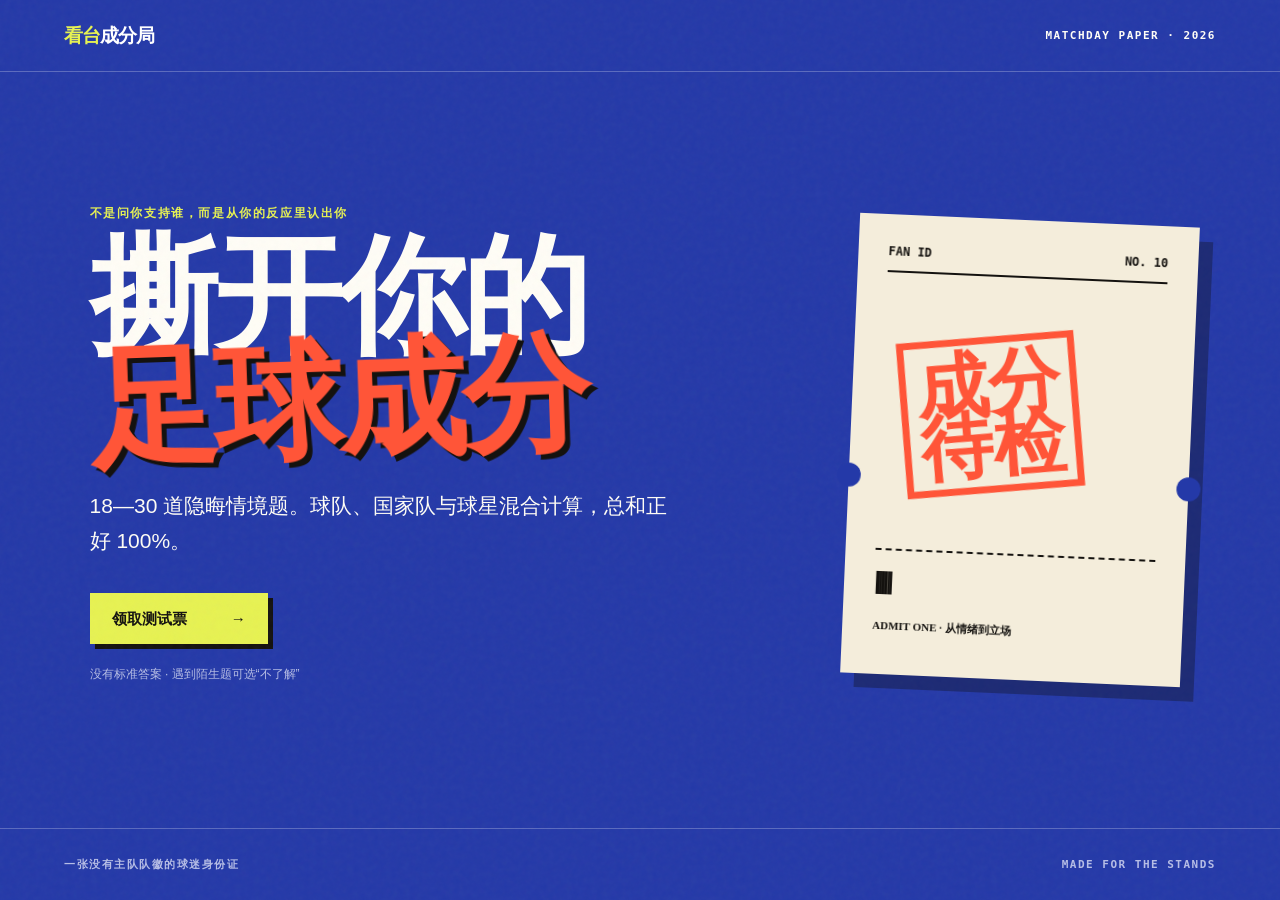
==== index.html @ c0c99f0c "Publish football fan quiz" ====
<!doctype html>
<html lang="zh-CN">
<head>
  <meta charset="UTF-8" />
  <meta name="viewport" content="width=device-width, initial-scale=1.0" />
  <meta name="theme-color" content="#2439a8" />
  <title>看台成分局｜你的足球 DNA</title>
  <link rel="stylesheet" href="styles.css" />
</head>
<body>
  <div class="grain" aria-hidden="true"></div>
  <header class="masthead">
    <a class="brand" href="#" aria-label="返回首页"><span>看台</span>成分局</a>
    <span class="issue">MATCHDAY PAPER · 2026</span>
  </header>

  <main id="app">
    <section class="screen hero active" id="start-screen">
      <div class="hero-copy">
        <p class="kicker">不是问你支持谁，而是从你的反应里认出你</p>
        <h1>撕开你的<br><em>足球成分</em></h1>
        <p class="lede">18—30 道隐晦情境题。球队、国家队与球星混合计算，总和正好 100%。</p>
        <button class="primary" id="start-btn">领取测试票 <span>→</span></button>
        <p class="fineprint">没有标准答案 · 遇到陌生题可选“不了解”</p>
      </div>
      <aside class="ticket teaser" aria-label="结果示例">
        <div class="ticket-head"><span>FAN ID</span><b>NO. 10</b></div>
        <p class="stamp">成分<br>待检</p>
        <div class="barcode">|||| ||| || |||| | |||</div>
        <p class="ticket-foot">ADMIT ONE · 从情绪到立场</p>
      </aside>
    </section>

    <section class="screen quiz" id="quiz-screen" aria-live="polite">
      <div class="quiz-top">
        <button class="back" id="back-btn" aria-label="返回上一题">←</button>
        <div class="progress-wrap"><div class="progress" id="progress"></div></div>
        <span class="counter" id="counter">01 / ?</span>
      </div>
      <div class="question-card">
        <p class="question-type" id="question-type">比赛情绪</p>
        <h2 id="question-text"></h2>
        <div class="answers" id="answers"></div>
        <button class="unknown" id="unknown-btn">这题不了解 / 没感觉</button>
      </div>
      <p class="adaptive-note">题目会根据你的上一轮选择自动换路</p>
    </section>

    <section class="screen result" id="result-screen">
      <div class="result-intro">
        <p class="kicker">检测完毕 · 你的看台席位已经锁定</p>
        <h2>你的足球成分</h2>
        <p id="result-line"></p>
      </div>
      <div class="result-ticket ticket" id="share-card">
        <div class="ticket-head"><span>FAN ID / RESULT</span><b id="result-no">NO. 0000</b></div>
        <div id="result-bars" class="result-bars"></div>
        <div class="result-verdict">
          <span>看台判词</span>
          <p id="verdict"></p>
        </div>
        <div class="barcode">|||| ||| || |||| | ||| ||</div>
      </div>
      <div class="result-actions">
        <button class="primary" id="copy-btn">复制结果</button>
        <button class="secondary" id="restart-btn">再测一次</button>
      </div>
      <p class="copy-status" id="copy-status" aria-live="polite"></p>
    </section>
  </main>

  <footer><span>一张没有主队队徽的球迷身份证</span><span>MADE FOR THE STANDS</span></footer>
  <script src="app.js"></script>
</body>
</html>
---- styles.css ----
:root{--blue:#2439a8;--blue2:#182a88;--paper:#f4eddb;--ink:#14120f;--orange:#ff5538;--yellow:#e7f252;--muted:#b6bde5;--white:#fffdf6}
*{box-sizing:border-box}html{background:var(--blue);color:var(--white);font-family:"Microsoft YaHei UI","PingFang SC",sans-serif}body{margin:0;min-height:100vh;overflow-x:hidden}.grain{position:fixed;inset:0;pointer-events:none;opacity:.13;background-image:url("data:image/svg+xml,%3Csvg viewBox='0 0 180 180' xmlns='http://www.w3.org/2000/svg'%3E%3Cfilter id='n'%3E%3CfeTurbulence type='fractalNoise' baseFrequency='.8' numOctaves='3' stitchTiles='stitch'/%3E%3C/filter%3E%3Crect width='100%25' height='100%25' filter='url(%23n)' opacity='.32'/%3E%3C/svg%3E")}.masthead,footer{height:72px;display:flex;align-items:center;justify-content:space-between;padding:0 clamp(22px,5vw,72px);border-bottom:1px solid rgba(255,255,255,.25);position:relative;z-index:2}.brand{color:white;text-decoration:none;font-weight:900;font-size:19px;letter-spacing:-1px}.brand span{color:var(--yellow)}.issue,footer{font:700 11px/1.2 Consolas,monospace;letter-spacing:1.5px}.screen{display:none;min-height:calc(100vh - 144px);padding:clamp(36px,6vw,80px) clamp(22px,7vw,100px)}.screen.active{display:flex}.hero{align-items:center;justify-content:space-between;gap:6vw}.hero-copy{max-width:720px}.kicker{font:800 12px/1.4 Consolas,monospace;letter-spacing:1.6px;text-transform:uppercase;color:var(--yellow);margin:0 0 22px}.hero h1{font-family:Impact,"Arial Black",sans-serif;font-size:clamp(64px,10vw,145px);line-height:.82;letter-spacing:-4px;margin:0;text-transform:uppercase;font-weight:900}.hero h1 em{font-style:normal;color:var(--orange);display:inline-block;transform:rotate(-2deg);text-shadow:5px 5px 0 var(--ink)}.lede{font-size:clamp(16px,2vw,21px);line-height:1.7;max-width:580px;margin:34px 0}.primary,.secondary,.unknown,.answer{font:800 15px/1 "Microsoft YaHei UI",sans-serif;cursor:pointer}.primary{border:0;background:var(--yellow);color:var(--ink);padding:18px 22px;box-shadow:5px 5px 0 var(--ink);transition:.15s}.primary:hover{transform:translate(-2px,-2px);box-shadow:8px 8px 0 var(--ink)}.primary span{margin-left:40px}.fineprint{font-size:12px;color:var(--muted);margin-top:22px}.ticket{background:var(--paper);color:var(--ink);position:relative;box-shadow:14px 14px 0 rgba(15,15,25,.35);transform:rotate(2.5deg)}.ticket:before,.ticket:after{content:"";position:absolute;width:24px;height:24px;border-radius:50%;background:var(--blue);top:57%;transform:translateY(-50%)}.ticket:before{left:-12px}.ticket:after{right:-12px}.teaser{width:min(340px,90vw);min-height:440px;padding:30px}.ticket-head{display:flex;justify-content:space-between;border-bottom:2px solid var(--ink);padding-bottom:12px;font:700 12px Consolas,monospace}.stamp{font:900 72px/.85 Impact,sans-serif;color:var(--orange);transform:rotate(-7deg);margin:60px 20px;border:7px solid var(--orange);padding:10px;display:inline-block}.barcode{font:900 25px/1 Consolas;letter-spacing:-5px;border-top:2px dashed var(--ink);padding-top:18px}.ticket-foot{font:700 11px Consolas;margin-top:25px}.quiz{flex-direction:column;max-width:1000px;margin:auto}.quiz-top{display:grid;grid-template-columns:44px 1fr auto;gap:18px;align-items:center}.back{background:transparent;border:1px solid rgba(255,255,255,.4);color:white;width:44px;height:44px;cursor:pointer}.progress-wrap{height:8px;background:rgba(255,255,255,.15)}.progress{height:100%;background:var(--yellow);width:5%;transition:width .35s}.counter{font:700 12px Consolas}.question-card{margin:auto 0;max-width:840px}.question-type{font:800 12px Consolas;color:var(--yellow);letter-spacing:2px}.question-card h2{font-size:clamp(30px,5vw,58px);line-height:1.18;margin:18px 0 32px;letter-spacing:-2px}.answers{display:grid;grid-template-columns:1fr 1fr;gap:13px}.answer{background:transparent;color:white;border:1px solid rgba(255,255,255,.45);padding:20px;text-align:left;line-height:1.45;transition:.15s}.answer:hover,.answer:focus-visible{background:var(--paper);color:var(--ink);border-color:var(--paper);transform:translateX(5px)}.unknown{border:0;border-bottom:1px solid var(--muted);background:none;color:var(--muted);padding:10px 0;margin-top:28px}.adaptive-note{text-align:right;color:var(--muted);font:11px Consolas}.result{flex-direction:column;align-items:center}.result-intro{text-align:center}.result-intro h2{font:900 clamp(48px,8vw,95px)/.9 Impact,sans-serif;margin:5px 0 18px;letter-spacing:-2px}.result-intro>p:last-child{color:var(--muted)}.result-ticket{width:min(620px,94vw);padding:34px 40px;margin:35px 0;transform:rotate(-1deg)}.result-ticket:before,.result-ticket:after{top:68%}.result-bars{padding:30px 0 18px}.result-row{display:grid;grid-template-columns:130px 1fr 52px;align-items:center;gap:14px;margin:14px 0}.result-name{font-weight:900}.bar-track{height:16px;background:#d9d0bc}.bar-fill{height:100%;background:var(--orange);transform-origin:left;animation:grow .7s both}.result-pct{font:900 18px Consolas}.result-verdict{border-top:2px dashed var(--ink);padding:22px 0}.result-verdict span{font:700 10px Consolas;letter-spacing:2px}.result-verdict p{font-weight:800;font-size:18px;line-height:1.6;margin:8px 0}.result-actions{display:flex;gap:15px}.secondary{padding:18px 22px;border:1px solid white;background:transparent;color:white}.copy-status{height:20px;color:var(--yellow);font-size:12px}footer{border-top:1px solid rgba(255,255,255,.25);border-bottom:0;color:var(--muted)}@keyframes grow{from{transform:scaleX(0)}}@media(max-width:760px){.issue{display:none}.hero{flex-direction:column;align-items:flex-start}.hero h1{letter-spacing:-2px}.teaser{min-height:290px}.stamp{font-size:48px;margin:30px}.answers{grid-template-columns:1fr}.screen{min-height:calc(100vh - 120px);padding-top:34px}.masthead,footer{height:60px}.result-row{grid-template-columns:92px 1fr 42px}.result-ticket{padding:26px 24px}footer span:last-child{display:none}}@media(prefers-reduced-motion:reduce){*{animation:none!important;transition:none!important}}
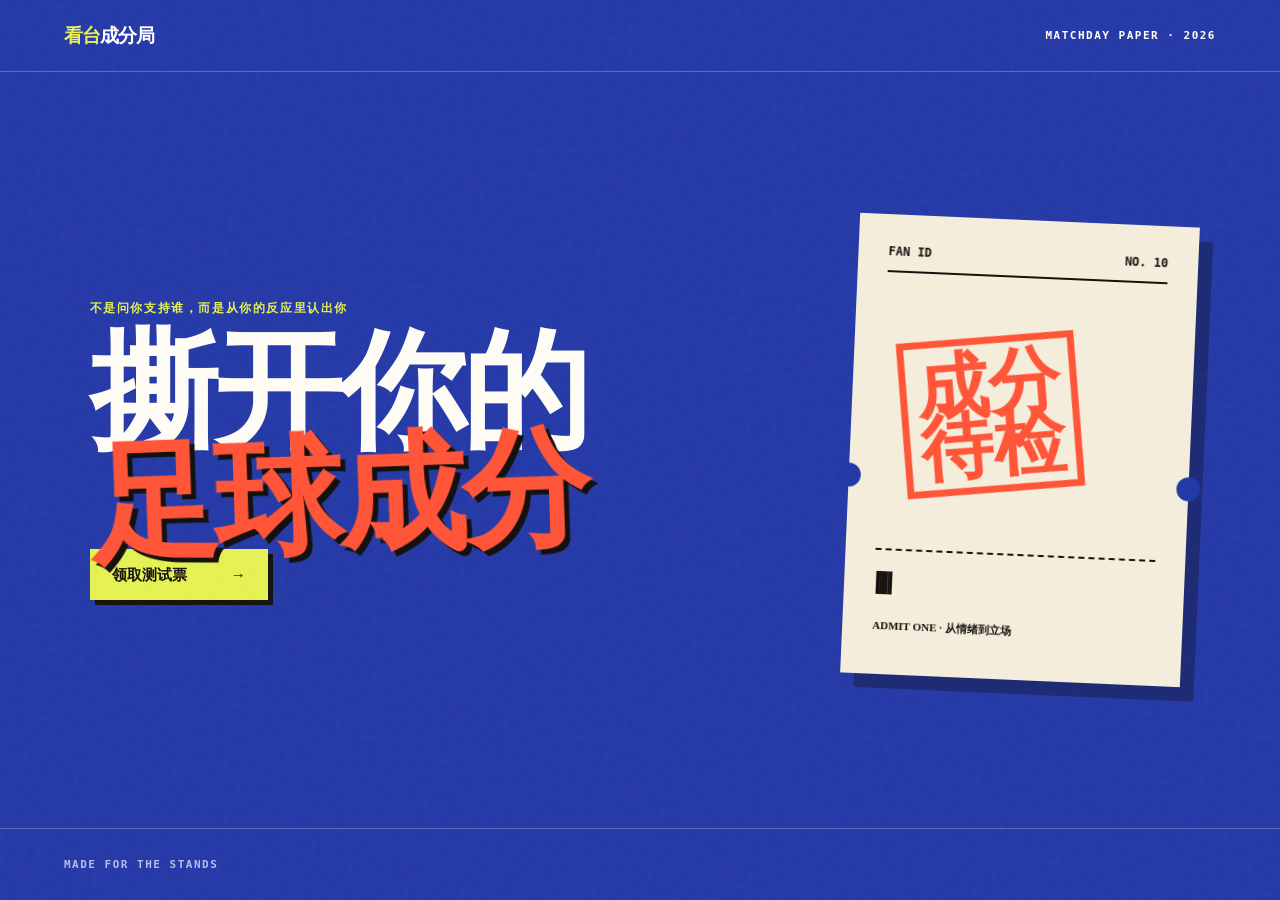
==== commit c5a751ec: "Remove introductory helper copy" ====
--- a/index.html
+++ b/index.html
@@ -19,9 +19,7 @@
       <div class="hero-copy">
         <p class="kicker">不是问你支持谁，而是从你的反应里认出你</p>
         <h1>撕开你的<br><em>足球成分</em></h1>
-        <p class="lede">18—30 道隐晦情境题。球队、国家队与球星混合计算，总和正好 100%。</p>
         <button class="primary" id="start-btn">领取测试票 <span>→</span></button>
-        <p class="fineprint">没有标准答案 · 遇到陌生题可选“不了解”</p>
       </div>
       <aside class="ticket teaser" aria-label="结果示例">
         <div class="ticket-head"><span>FAN ID</span><b>NO. 10</b></div>
@@ -58,6 +56,10 @@
         <div class="result-verdict">
           <span>看台判词</span>
           <p id="verdict"></p>
+          <figure class="mourinho-card" id="mourinho-card" hidden>
+            <img src="mourinho.jpg" alt="若泽·穆里尼奥在新闻发布会上" />
+            <figcaption>Photo: Дмитрий Голубович · <a href="https://commons.wikimedia.org/wiki/File:Jos%C3%A9_Mourinho.jpg" target="_blank" rel="noreferrer">CC BY-SA 3.0</a></figcaption>
+          </figure>
         </div>
         <div class="barcode">|||| ||| || |||| | ||| ||</div>
       </div>
@@ -69,7 +71,7 @@
     </section>
   </main>
 
-  <footer><span>一张没有主队队徽的球迷身份证</span><span>MADE FOR THE STANDS</span></footer>
+  <footer><span>MADE FOR THE STANDS</span></footer>
   <script src="app.js"></script>
 </body>
 </html>
--- a/styles.css
+++ b/styles.css
@@ -1,2 +1,4 @@
 :root{--blue:#2439a8;--blue2:#182a88;--paper:#f4eddb;--ink:#14120f;--orange:#ff5538;--yellow:#e7f252;--muted:#b6bde5;--white:#fffdf6}
+.result-verdict p strong{display:block;font:900 clamp(36px,7vw,72px)/.85 Impact,"Arial Black",sans-serif;letter-spacing:-1px;color:var(--orange);text-transform:uppercase}.mourinho-card{margin:18px 0 0;position:relative}.mourinho-card[hidden]{display:none}.mourinho-card img{display:block;width:100%;height:250px;object-fit:cover;object-position:center 28%;filter:grayscale(1) contrast(1.18);border:2px solid var(--ink)}.mourinho-card figcaption{font:700 9px/1.4 Consolas,monospace;margin-top:7px}.mourinho-card a{color:inherit}
+.result-row{position:relative;overflow:hidden;padding-right:72px;min-height:48px}.result-row>*:not(.result-visual){position:relative;z-index:2}.result-visual{position:absolute;z-index:1;right:0;top:50%;width:78px;height:58px;transform:translateY(-50%);display:grid;place-items:center;-webkit-mask-image:linear-gradient(to left,#000 58%,transparent 100%);mask-image:linear-gradient(to left,#000 58%,transparent 100%)}.result-visual img{width:100%;height:100%;object-fit:contain}.result-visual.player img{object-fit:cover;object-position:center 20%}.result-visual span{font:900 22px/1 Impact,sans-serif;color:#9c927e;border:2px solid #9c927e;border-radius:50%;padding:9px}
 *{box-sizing:border-box}html{background:var(--blue);color:var(--white);font-family:"Microsoft YaHei UI","PingFang SC",sans-serif}body{margin:0;min-height:100vh;overflow-x:hidden}.grain{position:fixed;inset:0;pointer-events:none;opacity:.13;background-image:url("data:image/svg+xml,%3Csvg viewBox='0 0 180 180' xmlns='http://www.w3.org/2000/svg'%3E%3Cfilter id='n'%3E%3CfeTurbulence type='fractalNoise' baseFrequency='.8' numOctaves='3' stitchTiles='stitch'/%3E%3C/filter%3E%3Crect width='100%25' height='100%25' filter='url(%23n)' opacity='.32'/%3E%3C/svg%3E")}.masthead,footer{height:72px;display:flex;align-items:center;justify-content:space-between;padding:0 clamp(22px,5vw,72px);border-bottom:1px solid rgba(255,255,255,.25);position:relative;z-index:2}.brand{color:white;text-decoration:none;font-weight:900;font-size:19px;letter-spacing:-1px}.brand span{color:var(--yellow)}.issue,footer{font:700 11px/1.2 Consolas,monospace;letter-spacing:1.5px}.screen{display:none;min-height:calc(100vh - 144px);padding:clamp(36px,6vw,80px) clamp(22px,7vw,100px)}.screen.active{display:flex}.hero{align-items:center;justify-content:space-between;gap:6vw}.hero-copy{max-width:720px}.kicker{font:800 12px/1.4 Consolas,monospace;letter-spacing:1.6px;text-transform:uppercase;color:var(--yellow);margin:0 0 22px}.hero h1{font-family:Impact,"Arial Black",sans-serif;font-size:clamp(64px,10vw,145px);line-height:.82;letter-spacing:-4px;margin:0;text-transform:uppercase;font-weight:900}.hero h1 em{font-style:normal;color:var(--orange);display:inline-block;transform:rotate(-2deg);text-shadow:5px 5px 0 var(--ink)}.lede{font-size:clamp(16px,2vw,21px);line-height:1.7;max-width:580px;margin:34px 0}.primary,.secondary,.unknown,.answer{font:800 15px/1 "Microsoft YaHei UI",sans-serif;cursor:pointer}.primary{border:0;background:var(--yellow);color:var(--ink);padding:18px 22px;box-shadow:5px 5px 0 var(--ink);transition:.15s}.primary:hover{transform:translate(-2px,-2px);box-shadow:8px 8px 0 var(--ink)}.primary span{margin-left:40px}.fineprint{font-size:12px;color:var(--muted);margin-top:22px}.ticket{background:var(--paper);color:var(--ink);position:relative;box-shadow:14px 14px 0 rgba(15,15,25,.35);transform:rotate(2.5deg)}.ticket:before,.ticket:after{content:"";position:absolute;width:24px;height:24px;border-radius:50%;background:var(--blue);top:57%;transform:translateY(-50%)}.ticket:before{left:-12px}.ticket:after{right:-12px}.teaser{width:min(340px,90vw);min-height:440px;padding:30px}.ticket-head{display:flex;justify-content:space-between;border-bottom:2px solid var(--ink);padding-bottom:12px;font:700 12px Consolas,monospace}.stamp{font:900 72px/.85 Impact,sans-serif;color:var(--orange);transform:rotate(-7deg);margin:60px 20px;border:7px solid var(--orange);padding:10px;display:inline-block}.barcode{font:900 25px/1 Consolas;letter-spacing:-5px;border-top:2px dashed var(--ink);padding-top:18px}.ticket-foot{font:700 11px Consolas;margin-top:25px}.quiz{flex-direction:column;max-width:1000px;margin:auto}.quiz-top{display:grid;grid-template-columns:44px 1fr auto;gap:18px;align-items:center}.back{background:transparent;border:1px solid rgba(255,255,255,.4);color:white;width:44px;height:44px;cursor:pointer}.progress-wrap{height:8px;background:rgba(255,255,255,.15)}.progress{height:100%;background:var(--yellow);width:5%;transition:width .35s}.counter{font:700 12px Consolas}.question-card{margin:auto 0;max-width:840px}.question-type{font:800 12px Consolas;color:var(--yellow);letter-spacing:2px}.question-card h2{font-size:clamp(30px,5vw,58px);line-height:1.18;margin:18px 0 32px;letter-spacing:-2px}.answers{display:grid;grid-template-columns:1fr 1fr;gap:13px}.answer{background:transparent;color:white;border:1px solid rgba(255,255,255,.45);padding:20px;text-align:left;line-height:1.45;transition:.15s}.answer:hover,.answer:focus-visible{background:var(--paper);color:var(--ink);border-color:var(--paper);transform:translateX(5px)}.unknown{border:0;border-bottom:1px solid var(--muted);background:none;color:var(--muted);padding:10px 0;margin-top:28px}.adaptive-note{text-align:right;color:var(--muted);font:11px Consolas}.result{flex-direction:column;align-items:center}.result-intro{text-align:center}.result-intro h2{font:900 clamp(48px,8vw,95px)/.9 Impact,sans-serif;margin:5px 0 18px;letter-spacing:-2px}.result-intro>p:last-child{color:var(--muted)}.result-ticket{width:min(620px,94vw);padding:34px 40px;margin:35px 0;transform:rotate(-1deg)}.result-ticket:before,.result-ticket:after{top:68%}.result-bars{padding:30px 0 18px}.result-row{display:grid;grid-template-columns:130px 1fr 52px;align-items:center;gap:14px;margin:14px 0}.result-name{font-weight:900}.bar-track{height:16px;background:#d9d0bc}.bar-fill{height:100%;background:var(--orange);transform-origin:left;animation:grow .7s both}.result-pct{font:900 18px Consolas}.result-verdict{border-top:2px dashed var(--ink);padding:22px 0}.result-verdict span{font:700 10px Consolas;letter-spacing:2px}.result-verdict p{font-weight:800;font-size:18px;line-height:1.6;margin:8px 0}.result-actions{display:flex;gap:15px}.secondary{padding:18px 22px;border:1px solid white;background:transparent;color:white}.copy-status{height:20px;color:var(--yellow);font-size:12px}footer{border-top:1px solid rgba(255,255,255,.25);border-bottom:0;color:var(--muted)}@keyframes grow{from{transform:scaleX(0)}}@media(max-width:760px){.issue{display:none}.hero{flex-direction:column;align-items:flex-start}.hero h1{letter-spacing:-2px}.teaser{min-height:290px}.stamp{font-size:48px;margin:30px}.answers{grid-template-columns:1fr}.screen{min-height:calc(100vh - 120px);padding-top:34px}.masthead,footer{height:60px}.result-row{grid-template-columns:92px 1fr 42px}.result-ticket{padding:26px 24px}footer span:last-child{display:none}}@media(prefers-reduced-motion:reduce){*{animation:none!important;transition:none!important}}
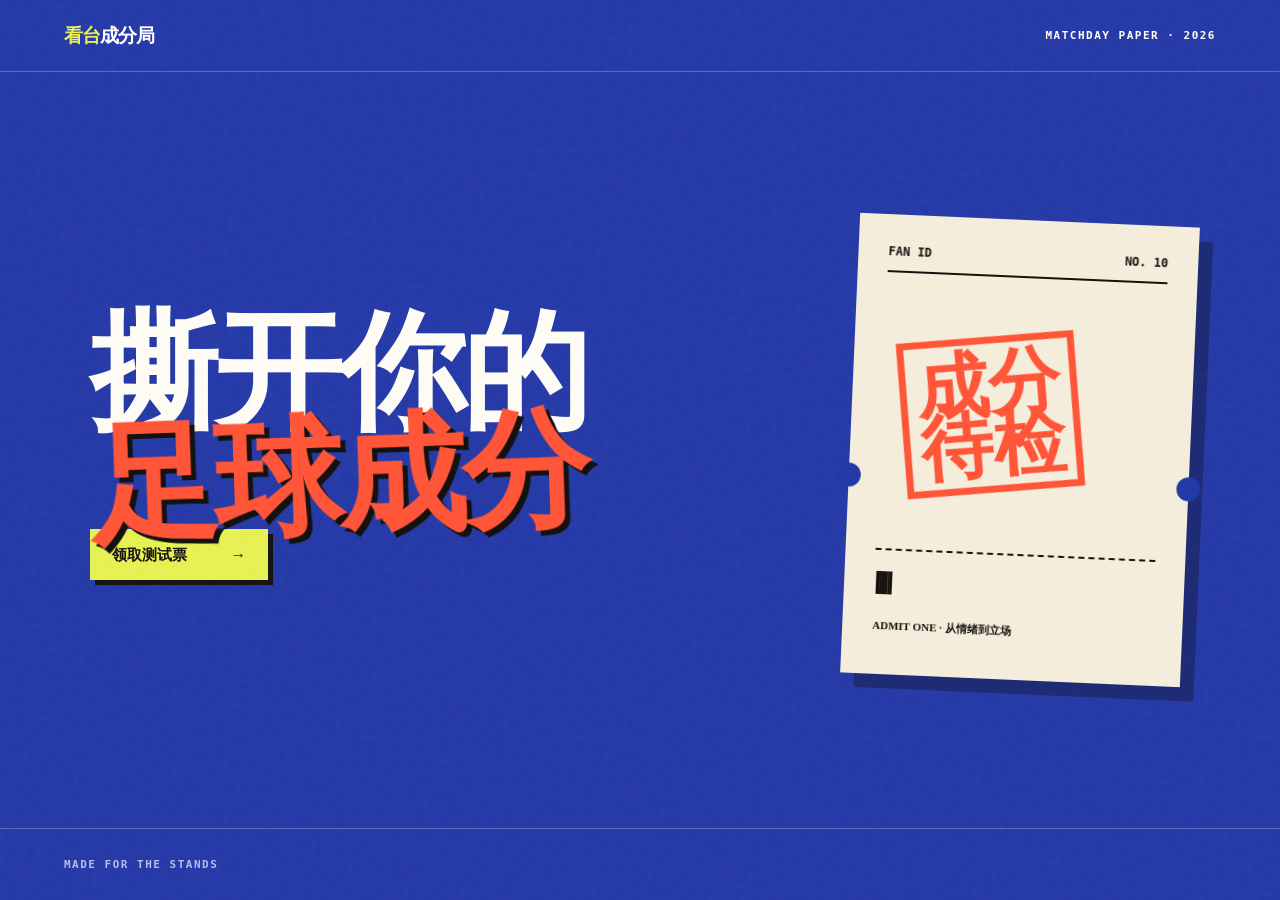
==== commit 9c6c3f21: "Remove hero kicker" ====
--- a/index.html
+++ b/index.html
@@ -17,7 +17,6 @@
   <main id="app">
     <section class="screen hero active" id="start-screen">
       <div class="hero-copy">
-        <p class="kicker">不是问你支持谁，而是从你的反应里认出你</p>
         <h1>撕开你的<br><em>足球成分</em></h1>
         <button class="primary" id="start-btn">领取测试票 <span>→</span></button>
       </div>
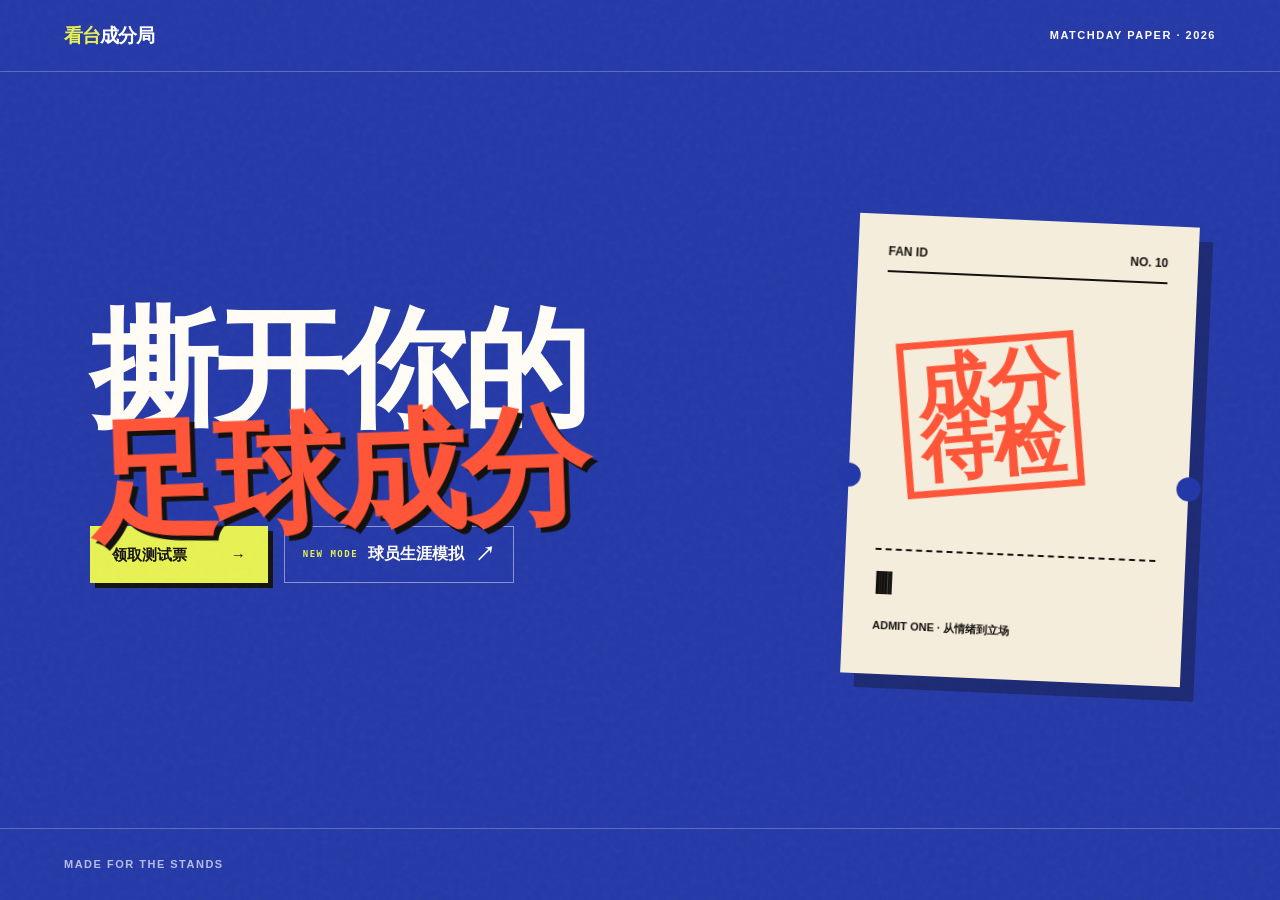
==== commit ea55ed5b: "Add player career simulator" ====
--- a/index.html
+++ b/index.html
@@ -18,7 +18,10 @@
     <section class="screen hero active" id="start-screen">
       <div class="hero-copy">
         <h1>撕开你的<br><em>足球成分</em></h1>
-        <button class="primary" id="start-btn">领取测试票 <span>→</span></button>
+        <div class="hero-actions">
+          <button class="primary" id="start-btn">领取测试票 <span>→</span></button>
+          <a class="career-link" href="career.html"><small>NEW MODE</small>球员生涯模拟 <span>↗</span></a>
+        </div>
       </div>
       <aside class="ticket teaser" aria-label="结果示例">
         <div class="ticket-head"><span>FAN ID</span><b>NO. 10</b></div>
--- a/styles.css
+++ b/styles.css
@@ -1,4 +1,6 @@
-:root{--blue:#2439a8;--blue2:#182a88;--paper:#f4eddb;--ink:#14120f;--orange:#ff5538;--yellow:#e7f252;--muted:#b6bde5;--white:#fffdf6}
+:root{--blue:#2439a8;--blue2:#182a88;--paper:#f4eddb;--ink:#14120f;--orange:#ff5538;--yellow:#e7f252;--muted:#b6bde5;--white:#fffdf6;--sans:"Microsoft YaHei UI","Microsoft YaHei","PingFang SC",sans-serif}
+.hero-actions{display:flex;align-items:stretch;gap:16px;flex-wrap:wrap}.career-link{display:flex;align-items:center;gap:10px;min-width:230px;padding:14px 18px;border:1px solid rgba(255,255,255,.46);color:var(--white);text-decoration:none;font-weight:900;transition:.18s}.career-link small{font:800 9px/1 Consolas,monospace;letter-spacing:1.5px;color:var(--yellow)}.career-link span{margin-left:auto;font-size:20px}.career-link:hover,.career-link:focus-visible{background:var(--paper);color:var(--ink);transform:translateY(-2px)}
+.issue,footer,.kicker,.ticket-head,.ticket-foot,.counter,.question-type,.adaptive-note,.result-verdict span,.result-pct,.mourinho-card figcaption{font-family:var(--sans),Consolas,monospace!important}
 .result-verdict p strong{display:block;font:900 clamp(36px,7vw,72px)/.85 Impact,"Arial Black",sans-serif;letter-spacing:-1px;color:var(--orange);text-transform:uppercase}.mourinho-card{margin:18px 0 0;position:relative}.mourinho-card[hidden]{display:none}.mourinho-card img{display:block;width:100%;height:250px;object-fit:cover;object-position:center 28%;filter:grayscale(1) contrast(1.18);border:2px solid var(--ink)}.mourinho-card figcaption{font:700 9px/1.4 Consolas,monospace;margin-top:7px}.mourinho-card a{color:inherit}
 .result-row{position:relative;overflow:hidden;padding-right:72px;min-height:48px}.result-row>*:not(.result-visual){position:relative;z-index:2}.result-visual{position:absolute;z-index:1;right:0;top:50%;width:78px;height:58px;transform:translateY(-50%);display:grid;place-items:center;-webkit-mask-image:linear-gradient(to left,#000 58%,transparent 100%);mask-image:linear-gradient(to left,#000 58%,transparent 100%)}.result-visual img{width:100%;height:100%;object-fit:contain}.result-visual.player img{object-fit:cover;object-position:center 20%}.result-visual span{font:900 22px/1 Impact,sans-serif;color:#9c927e;border:2px solid #9c927e;border-radius:50%;padding:9px}
 *{box-sizing:border-box}html{background:var(--blue);color:var(--white);font-family:"Microsoft YaHei UI","PingFang SC",sans-serif}body{margin:0;min-height:100vh;overflow-x:hidden}.grain{position:fixed;inset:0;pointer-events:none;opacity:.13;background-image:url("data:image/svg+xml,%3Csvg viewBox='0 0 180 180' xmlns='http://www.w3.org/2000/svg'%3E%3Cfilter id='n'%3E%3CfeTurbulence type='fractalNoise' baseFrequency='.8' numOctaves='3' stitchTiles='stitch'/%3E%3C/filter%3E%3Crect width='100%25' height='100%25' filter='url(%23n)' opacity='.32'/%3E%3C/svg%3E")}.masthead,footer{height:72px;display:flex;align-items:center;justify-content:space-between;padding:0 clamp(22px,5vw,72px);border-bottom:1px solid rgba(255,255,255,.25);position:relative;z-index:2}.brand{color:white;text-decoration:none;font-weight:900;font-size:19px;letter-spacing:-1px}.brand span{color:var(--yellow)}.issue,footer{font:700 11px/1.2 Consolas,monospace;letter-spacing:1.5px}.screen{display:none;min-height:calc(100vh - 144px);padding:clamp(36px,6vw,80px) clamp(22px,7vw,100px)}.screen.active{display:flex}.hero{align-items:center;justify-content:space-between;gap:6vw}.hero-copy{max-width:720px}.kicker{font:800 12px/1.4 Consolas,monospace;letter-spacing:1.6px;text-transform:uppercase;color:var(--yellow);margin:0 0 22px}.hero h1{font-family:Impact,"Arial Black",sans-serif;font-size:clamp(64px,10vw,145px);line-height:.82;letter-spacing:-4px;margin:0;text-transform:uppercase;font-weight:900}.hero h1 em{font-style:normal;color:var(--orange);display:inline-block;transform:rotate(-2deg);text-shadow:5px 5px 0 var(--ink)}.lede{font-size:clamp(16px,2vw,21px);line-height:1.7;max-width:580px;margin:34px 0}.primary,.secondary,.unknown,.answer{font:800 15px/1 "Microsoft YaHei UI",sans-serif;cursor:pointer}.primary{border:0;background:var(--yellow);color:var(--ink);padding:18px 22px;box-shadow:5px 5px 0 var(--ink);transition:.15s}.primary:hover{transform:translate(-2px,-2px);box-shadow:8px 8px 0 var(--ink)}.primary span{margin-left:40px}.fineprint{font-size:12px;color:var(--muted);margin-top:22px}.ticket{background:var(--paper);color:var(--ink);position:relative;box-shadow:14px 14px 0 rgba(15,15,25,.35);transform:rotate(2.5deg)}.ticket:before,.ticket:after{content:"";position:absolute;width:24px;height:24px;border-radius:50%;background:var(--blue);top:57%;transform:translateY(-50%)}.ticket:before{left:-12px}.ticket:after{right:-12px}.teaser{width:min(340px,90vw);min-height:440px;padding:30px}.ticket-head{display:flex;justify-content:space-between;border-bottom:2px solid var(--ink);padding-bottom:12px;font:700 12px Consolas,monospace}.stamp{font:900 72px/.85 Impact,sans-serif;color:var(--orange);transform:rotate(-7deg);margin:60px 20px;border:7px solid var(--orange);padding:10px;display:inline-block}.barcode{font:900 25px/1 Consolas;letter-spacing:-5px;border-top:2px dashed var(--ink);padding-top:18px}.ticket-foot{font:700 11px Consolas;margin-top:25px}.quiz{flex-direction:column;max-width:1000px;margin:auto}.quiz-top{display:grid;grid-template-columns:44px 1fr auto;gap:18px;align-items:center}.back{background:transparent;border:1px solid rgba(255,255,255,.4);color:white;width:44px;height:44px;cursor:pointer}.progress-wrap{height:8px;background:rgba(255,255,255,.15)}.progress{height:100%;background:var(--yellow);width:5%;transition:width .35s}.counter{font:700 12px Consolas}.question-card{margin:auto 0;max-width:840px}.question-type{font:800 12px Consolas;color:var(--yellow);letter-spacing:2px}.question-card h2{font-size:clamp(30px,5vw,58px);line-height:1.18;margin:18px 0 32px;letter-spacing:-2px}.answers{display:grid;grid-template-columns:1fr 1fr;gap:13px}.answer{background:transparent;color:white;border:1px solid rgba(255,255,255,.45);padding:20px;text-align:left;line-height:1.45;transition:.15s}.answer:hover,.answer:focus-visible{background:var(--paper);color:var(--ink);border-color:var(--paper);transform:translateX(5px)}.unknown{border:0;border-bottom:1px solid var(--muted);background:none;color:var(--muted);padding:10px 0;margin-top:28px}.adaptive-note{text-align:right;color:var(--muted);font:11px Consolas}.result{flex-direction:column;align-items:center}.result-intro{text-align:center}.result-intro h2{font:900 clamp(48px,8vw,95px)/.9 Impact,sans-serif;margin:5px 0 18px;letter-spacing:-2px}.result-intro>p:last-child{color:var(--muted)}.result-ticket{width:min(620px,94vw);padding:34px 40px;margin:35px 0;transform:rotate(-1deg)}.result-ticket:before,.result-ticket:after{top:68%}.result-bars{padding:30px 0 18px}.result-row{display:grid;grid-template-columns:130px 1fr 52px;align-items:center;gap:14px;margin:14px 0}.result-name{font-weight:900}.bar-track{height:16px;background:#d9d0bc}.bar-fill{height:100%;background:var(--orange);transform-origin:left;animation:grow .7s both}.result-pct{font:900 18px Consolas}.result-verdict{border-top:2px dashed var(--ink);padding:22px 0}.result-verdict span{font:700 10px Consolas;letter-spacing:2px}.result-verdict p{font-weight:800;font-size:18px;line-height:1.6;margin:8px 0}.result-actions{display:flex;gap:15px}.secondary{padding:18px 22px;border:1px solid white;background:transparent;color:white}.copy-status{height:20px;color:var(--yellow);font-size:12px}footer{border-top:1px solid rgba(255,255,255,.25);border-bottom:0;color:var(--muted)}@keyframes grow{from{transform:scaleX(0)}}@media(max-width:760px){.issue{display:none}.hero{flex-direction:column;align-items:flex-start}.hero h1{letter-spacing:-2px}.teaser{min-height:290px}.stamp{font-size:48px;margin:30px}.answers{grid-template-columns:1fr}.screen{min-height:calc(100vh - 120px);padding-top:34px}.masthead,footer{height:60px}.result-row{grid-template-columns:92px 1fr 42px}.result-ticket{padding:26px 24px}footer span:last-child{display:none}}@media(prefers-reduced-motion:reduce){*{animation:none!important;transition:none!important}}
